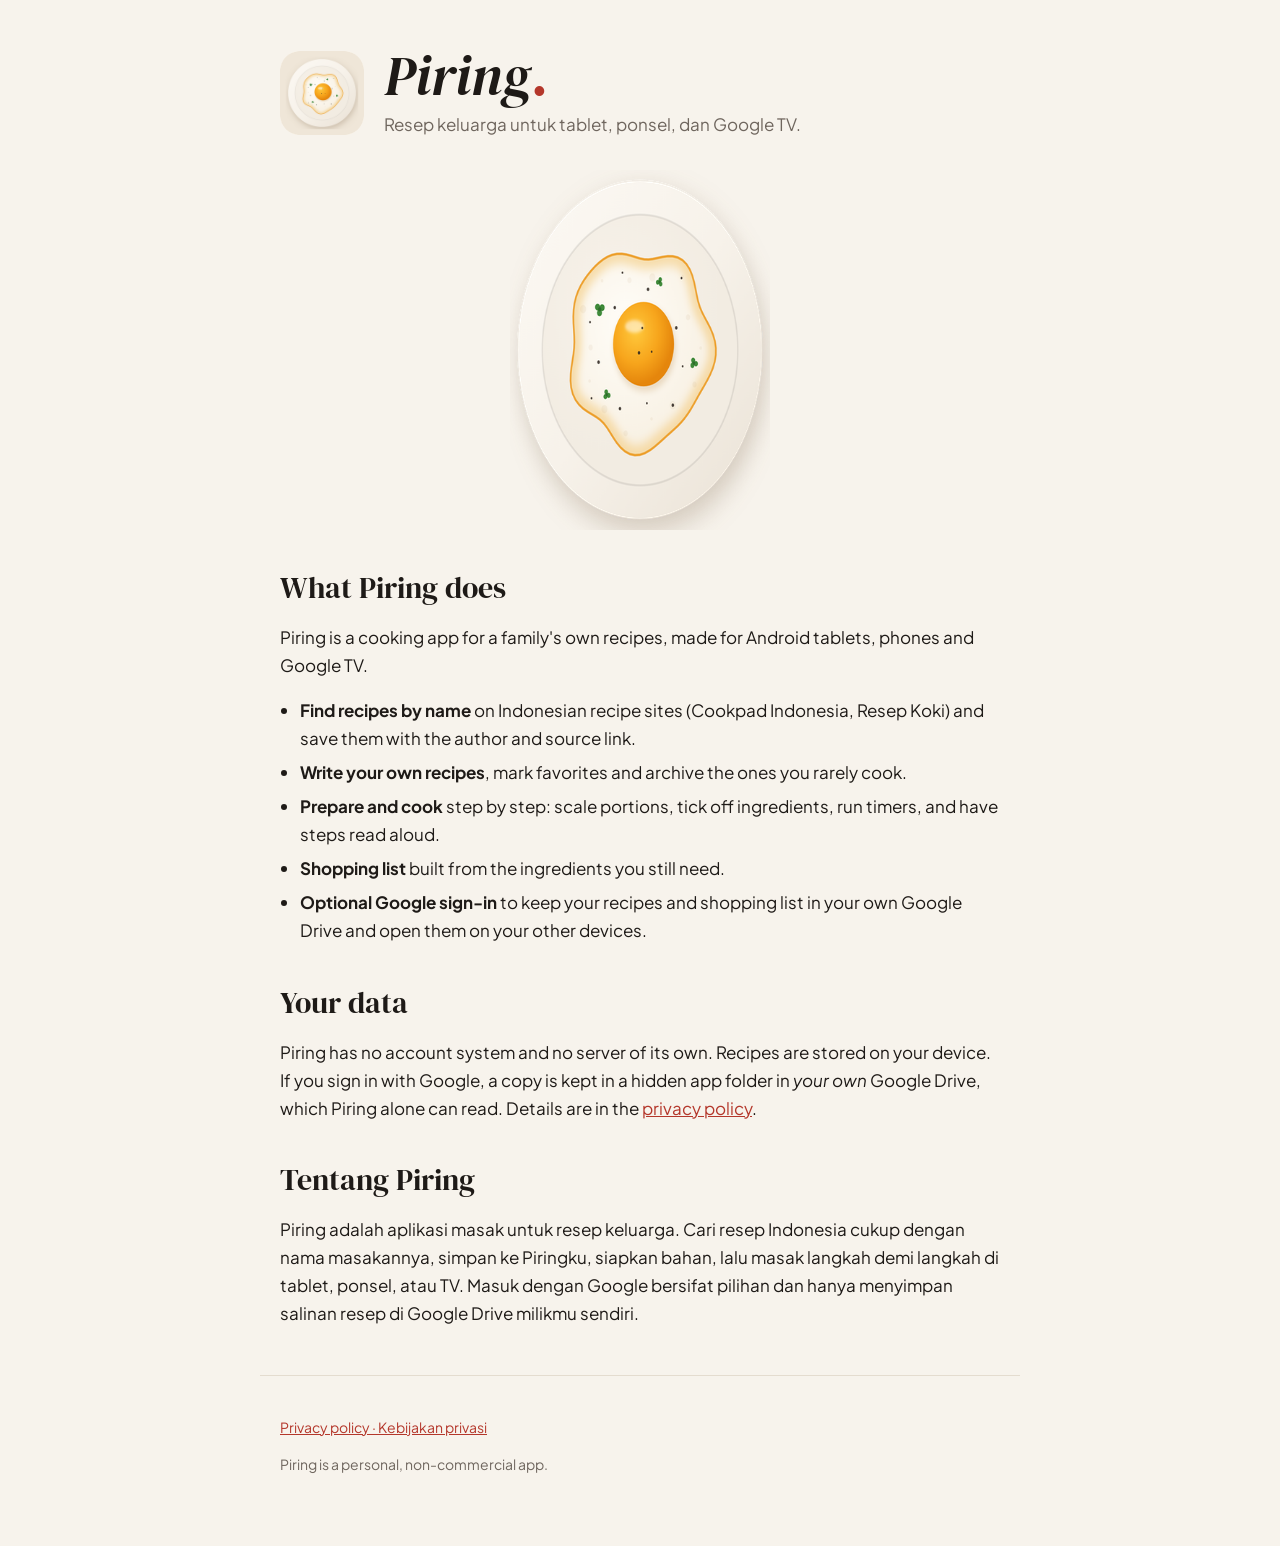
==== index.html @ d5a2e698 "Piring home page and privacy policy Co-Authored-By: Claude Opus 5.5 <noreply@anthropic.com>" ====
<!doctype html>
<html lang="id">
<head>
<meta charset="utf-8">
<meta name="viewport" content="width=device-width, initial-scale=1">
<title>Piring · Resep keluarga</title>
<meta name="description" content="Piring is a family recipe app for Android tablet, phone and Google TV.">
<link rel="icon" href="icon.png">
<link rel="stylesheet" href="style.css">
</head>
<body>
<header>
  <img src="icon.png" alt="Piring app icon" width="84" height="84">
  <div>
    <h1 class="word">Piring<span>.</span></h1>
    <p class="tag">Resep keluarga untuk tablet, ponsel, dan Google TV.</p>
  </div>
</header>
<main>
  <img class="plate" src="mark.png" alt="A sunny-side-up egg on a white plate" width="360" height="360">

  <h2>What Piring does</h2>
  <p>Piring is a cooking app for a family's own recipes, made for Android tablets, phones and Google TV.</p>
  <ul>
    <li><b>Find recipes by name</b> on Indonesian recipe sites (Cookpad Indonesia, Resep Koki) and save them with the author and source link.</li>
    <li><b>Write your own recipes</b>, mark favorites and archive the ones you rarely cook.</li>
    <li><b>Prepare and cook</b> step by step: scale portions, tick off ingredients, run timers, and have steps read aloud.</li>
    <li><b>Shopping list</b> built from the ingredients you still need.</li>
    <li><b>Optional Google sign-in</b> to keep your recipes and shopping list in your own Google Drive and open them on your other devices.</li>
  </ul>

  <h2>Your data</h2>
  <p>Piring has no account system and no server of its own. Recipes are stored on your device. If you sign in with Google, a copy is kept in a hidden app folder in <em>your own</em> Google Drive, which Piring alone can read. Details are in the <a href="privacy.html">privacy policy</a>.</p>

  <h2>Tentang Piring</h2>
  <p>Piring adalah aplikasi masak untuk resep keluarga. Cari resep Indonesia cukup dengan nama masakannya, simpan ke Piringku, siapkan bahan, lalu masak langkah demi langkah di tablet, ponsel, atau TV. Masuk dengan Google bersifat pilihan dan hanya menyimpan salinan resep di Google Drive milikmu sendiri.</p>
</main>
<footer>
  <nav><a href="privacy.html">Privacy policy · Kebijakan privasi</a></nav>
  <p>Piring is a personal, non-commercial app.</p>
</footer>
</body>
</html>
---- style.css ----
@import url("https://fonts.googleapis.com/css2?family=DM+Serif+Display:ital@0;1&family=Plus+Jakarta+Sans:wght@400;600;700&display=swap");

:root {
  --paper: #f7f3ec;
  --ink: #1e1a17;
  --muted: #6f665e;
  --line: #e4dccf;
  --tomato: #b4372b;
  --serif: "DM Serif Display", Georgia, serif;
  --sans: "Plus Jakarta Sans", "Segoe UI", system-ui, sans-serif;
}
@media (prefers-color-scheme: dark) {
  :root {
    --paper: #181412;
    --ink: #f5efe6;
    --muted: #b3a89c;
    --line: #3a312b;
    --tomato: #e8735c;
    color-scheme: dark;
  }
}
* { box-sizing: border-box; }
body {
  margin: 0;
  background: var(--paper);
  color: var(--ink);
  font: 400 17px/1.65 var(--sans);
}
main, header, footer {
  max-width: 760px;
  margin: 0 auto;
  padding-left: max(20px, env(safe-area-inset-left));
  padding-right: max(20px, env(safe-area-inset-right));
}
header { padding-block: 48px 8px; display: flex; gap: 20px; align-items: center; }
header img { width: 84px; height: 84px; border-radius: 20px; }
.word { font: italic 400 56px/1 var(--serif); margin: 0; }
.word span { color: var(--tomato); font-style: normal; }
.tag { margin: 6px 0 0; color: var(--muted); }
h2 { font: 400 30px/1.2 var(--serif); margin: 40px 0 10px; }
h3 { font: 700 15px/1.4 var(--sans); letter-spacing: .08em; text-transform: uppercase; color: var(--tomato); margin: 28px 0 6px; }
p, li { max-width: 64ch; }
a { color: var(--tomato); }
.plate { width: min(260px, 70%); display: block; margin: 24px auto 8px; }
ul { padding-left: 20px; }
li + li { margin-top: 6px; }
.note { color: var(--muted); font-size: 15px; }
footer { padding-block: 40px 56px; color: var(--muted); font-size: 14px; border-top: 1px solid var(--line); margin-top: 48px; }
nav a { margin-right: 16px; }
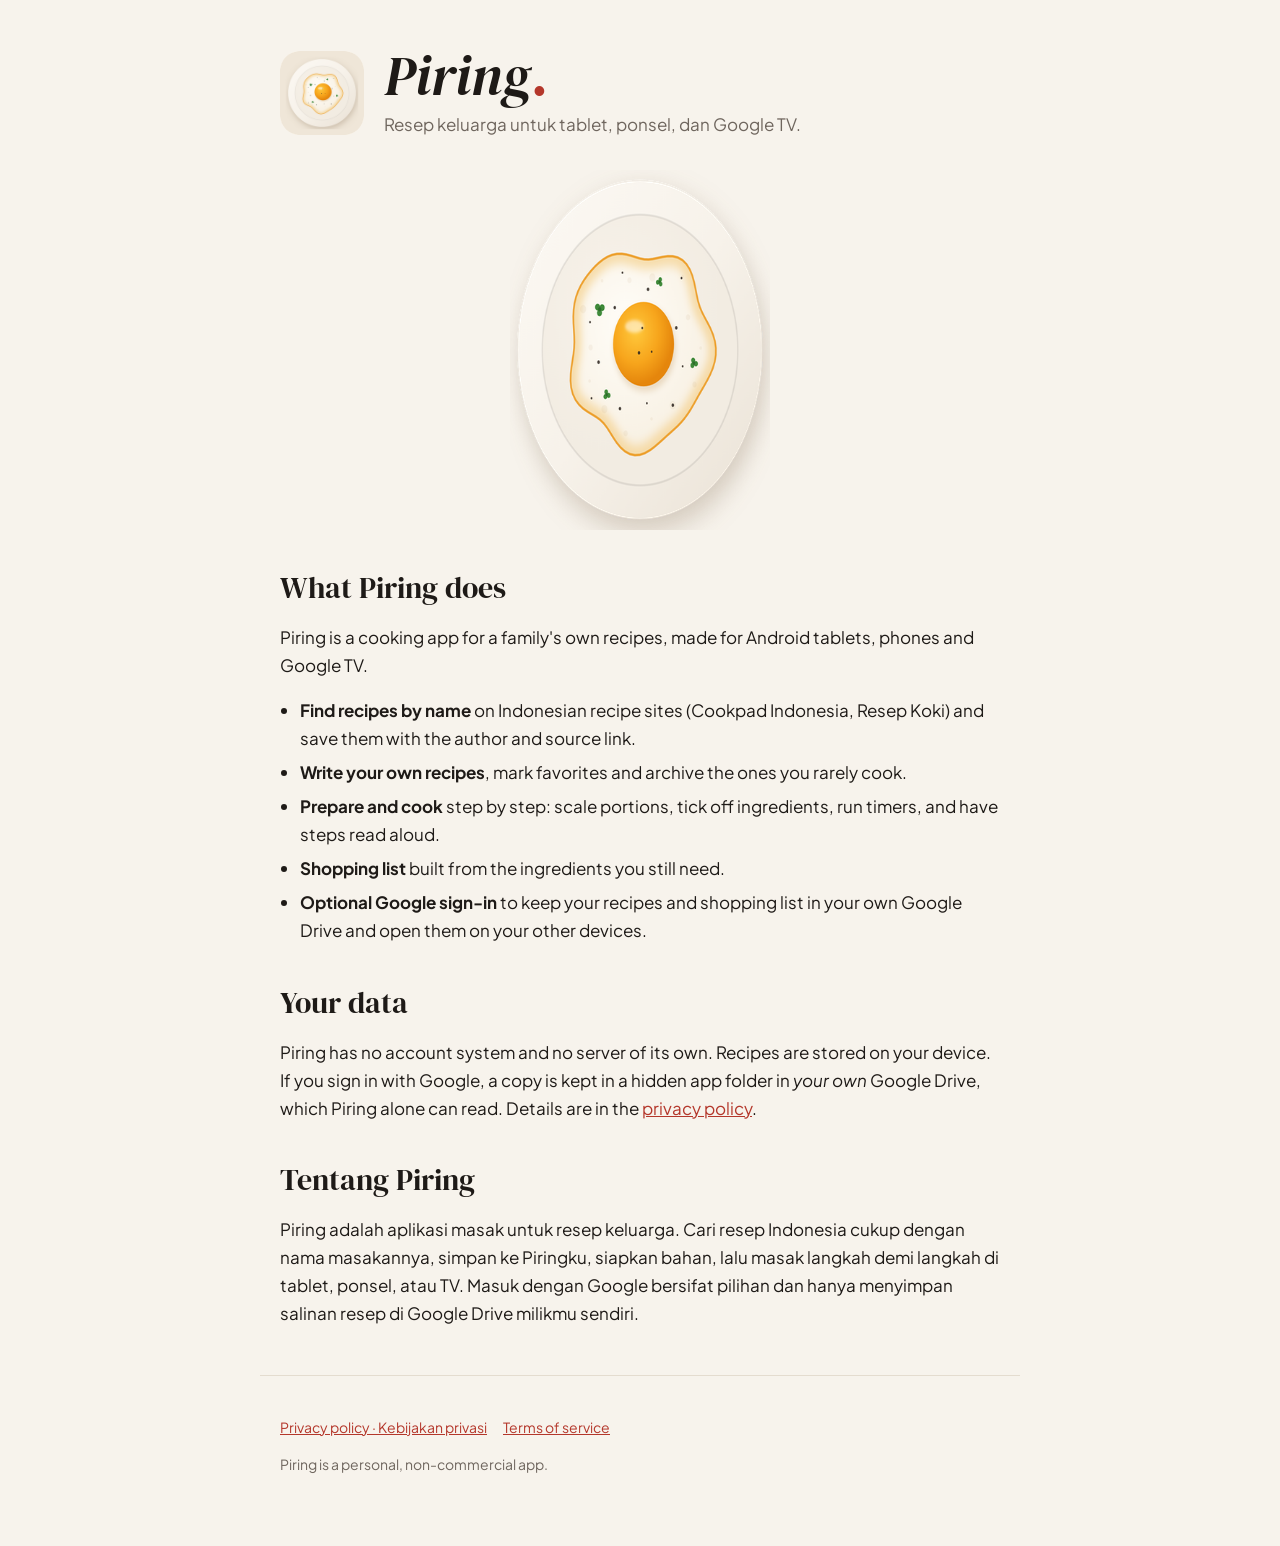
==== commit 9e52b398: "Terms of service page; publish with a Pages workflow Co-Authored-By: Claude Opus 5.5 <noreply@anthro" ====
--- a/index.html
+++ b/index.html
@@ -36,7 +36,7 @@
   <p>Piring adalah aplikasi masak untuk resep keluarga. Cari resep Indonesia cukup dengan nama masakannya, simpan ke Piringku, siapkan bahan, lalu masak langkah demi langkah di tablet, ponsel, atau TV. Masuk dengan Google bersifat pilihan dan hanya menyimpan salinan resep di Google Drive milikmu sendiri.</p>
 </main>
 <footer>
-  <nav><a href="privacy.html">Privacy policy · Kebijakan privasi</a></nav>
+  <nav><a href="privacy.html">Privacy policy · Kebijakan privasi</a><a href="terms.html">Terms of service</a></nav>
   <p>Piring is a personal, non-commercial app.</p>
 </footer>
 </body>
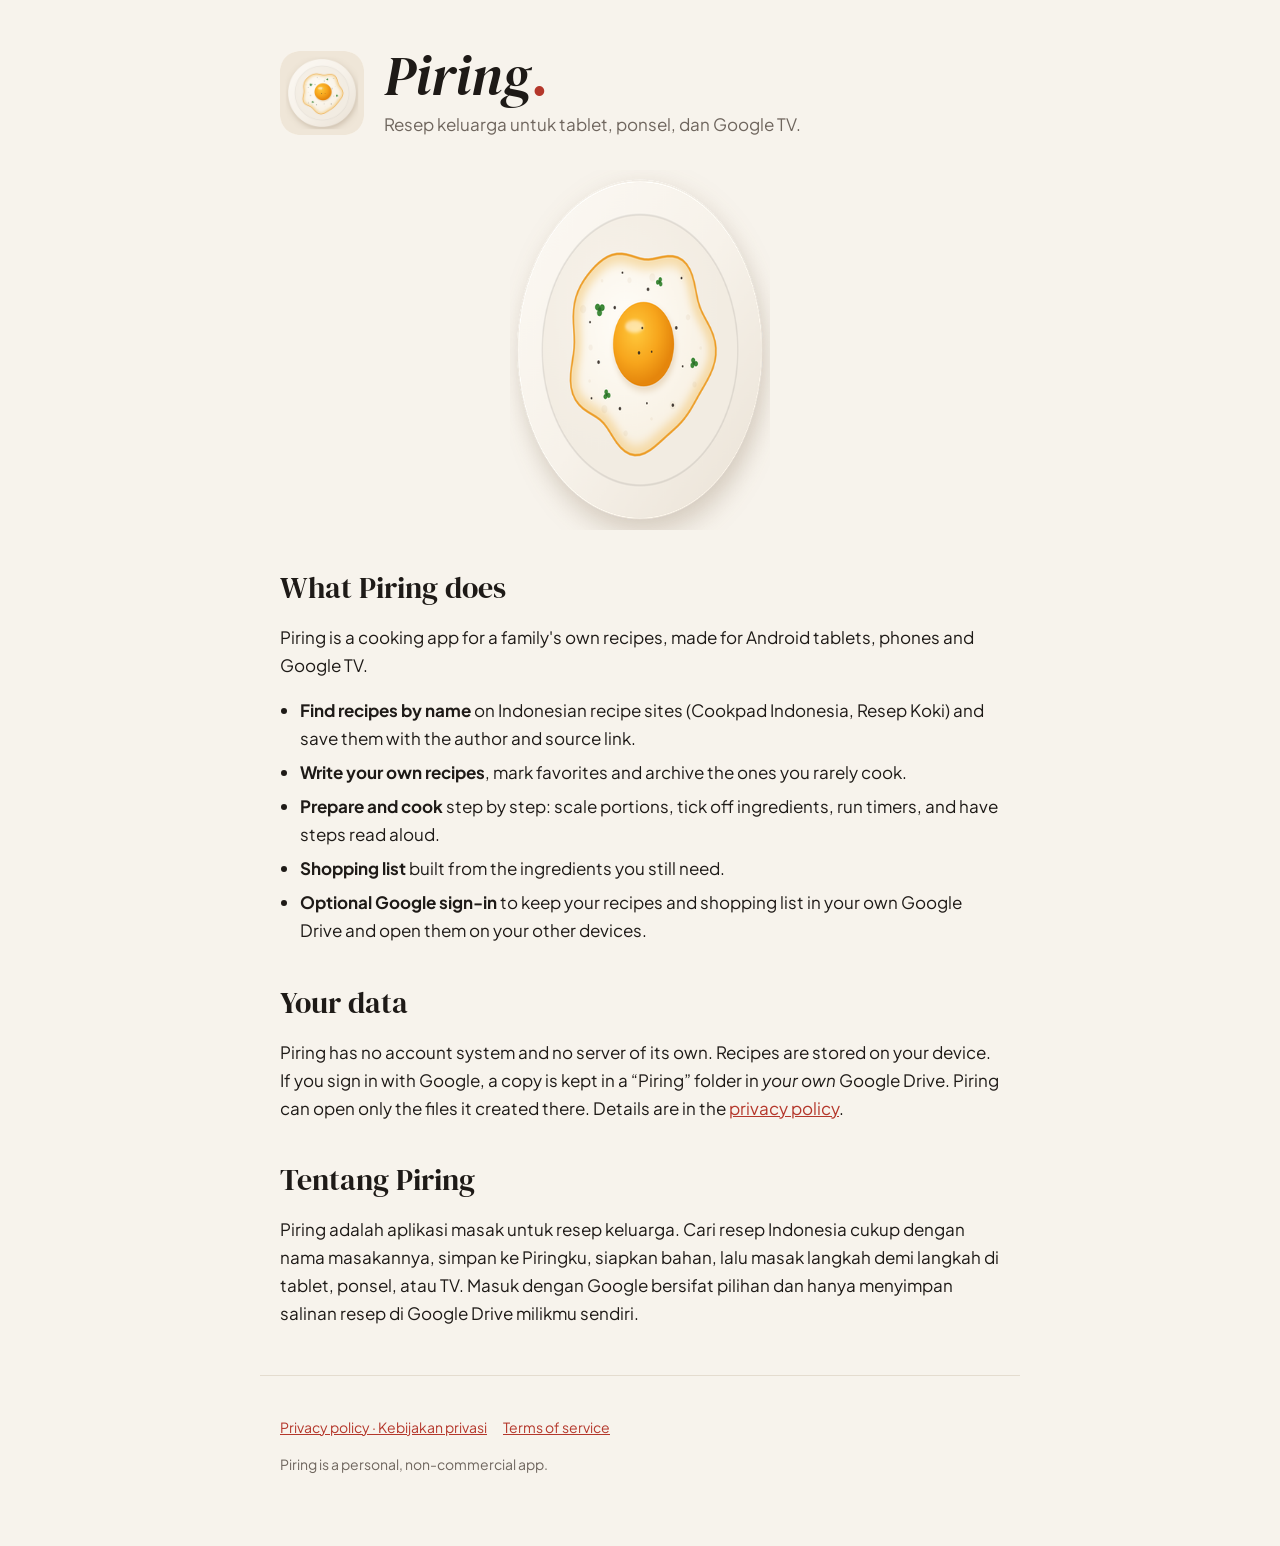
==== commit 0f601c65: "Privacy policy: Drive access is drive.file, in a Piring folder Google does not allow drive.appdata f" ====
--- a/index.html
+++ b/index.html
@@ -30,7 +30,7 @@
   </ul>
 
   <h2>Your data</h2>
-  <p>Piring has no account system and no server of its own. Recipes are stored on your device. If you sign in with Google, a copy is kept in a hidden app folder in <em>your own</em> Google Drive, which Piring alone can read. Details are in the <a href="privacy.html">privacy policy</a>.</p>
+  <p>Piring has no account system and no server of its own. Recipes are stored on your device. If you sign in with Google, a copy is kept in a “Piring” folder in <em>your own</em> Google Drive. Piring can open only the files it created there. Details are in the <a href="privacy.html">privacy policy</a>.</p>
 
   <h2>Tentang Piring</h2>
   <p>Piring adalah aplikasi masak untuk resep keluarga. Cari resep Indonesia cukup dengan nama masakannya, simpan ke Piringku, siapkan bahan, lalu masak langkah demi langkah di tablet, ponsel, atau TV. Masuk dengan Google bersifat pilihan dan hanya menyimpan salinan resep di Google Drive milikmu sendiri.</p>
